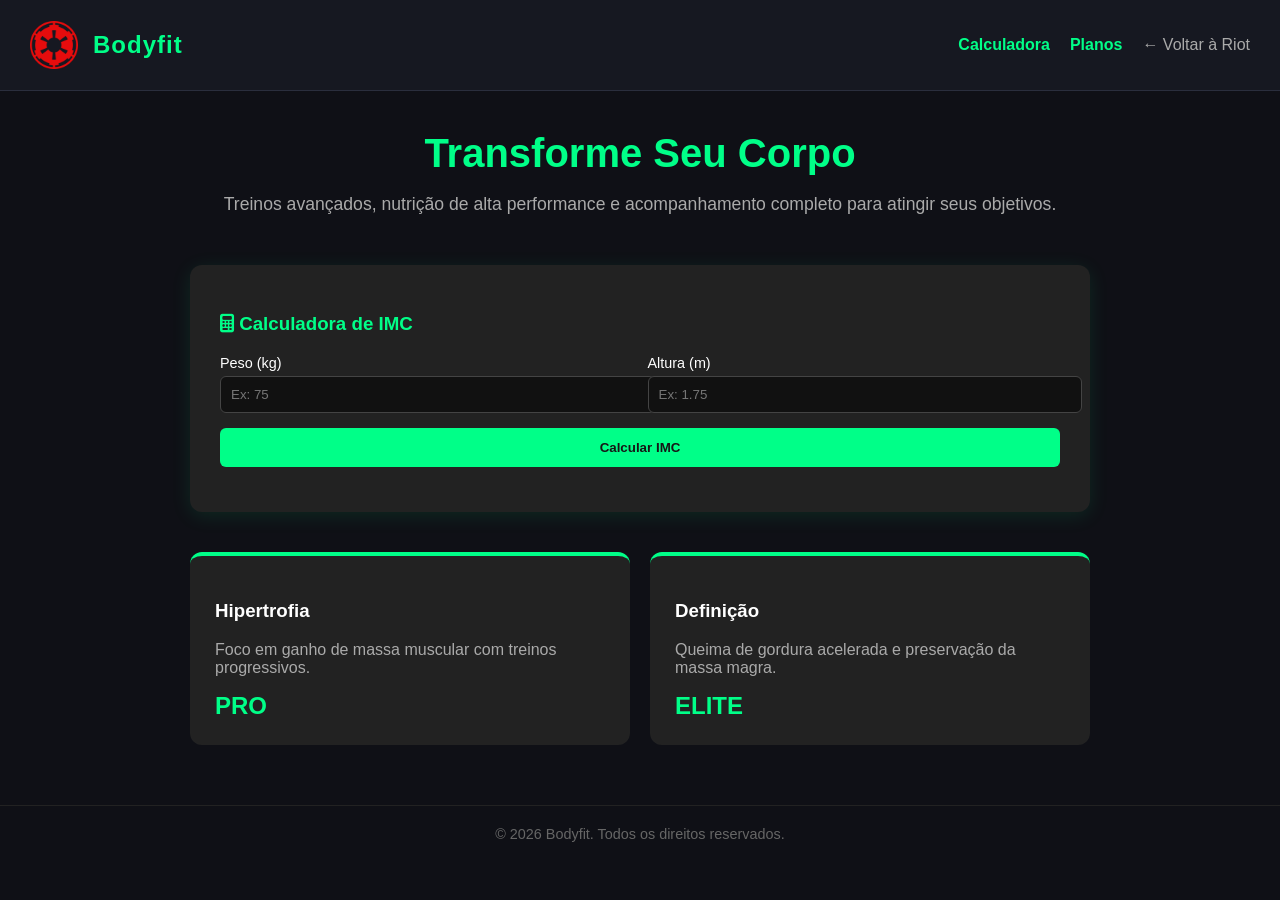
==== bodyfit/index.html @ dedc52a4 "feat: complete riot games login screen architecture with pwa, vfx canvas, web audio and themes" ====
<!DOCTYPE html>
<html lang="pt-BR">
<head>
    <meta charset="UTF-8">
    <meta http-equiv="X-UA-Compatible" content="IE=edge">
    <meta name="viewport" content="width=device-width, initial-scale=1.0">
    <title>Bodyfit — Sua Evolução Fitness</title>
    <link rel="stylesheet" href="Termogenico.css">
    <link rel="stylesheet" href="https://cdnjs.cloudflare.com/ajax/libs/font-awesome/6.4.0/css/all.min.css">
</head>
<body>
    <header class="header">
       <img class="logo" src="Logo.png" alt="Bodyfit Logo"> 
       <h1>Bodyfit</h1>
       <nav style="margin-left: auto; display: flex; gap: 20px;">
           <a href="#calc" style="color: #00ff88; text-decoration: none; font-weight: bold;">Calculadora</a>
           <a href="#planos" style="color: #00ff88; text-decoration: none; font-weight: bold;">Planos</a>
           <a href="../index.html" style="color: #aaa; text-decoration: none;">← Voltar à Riot</a>
       </nav>
    </header>

    <main style="max-width: 900px; margin: 40px auto; padding: 0 20px;">
        <section style="text-align: center; margin-bottom: 50px;">
            <h2 style="font-size: 2.5rem; margin-bottom: 15px; color: #00ff88;">Transforme Seu Corpo</h2>
            <p style="color: #aaa; font-size: 1.1rem;">Treinos avançados, nutrição de alta performance e acompanhamento completo para atingir seus objetivos.</p>
        </section>

        <section id="calc" style="background: #222; padding: 30px; border-radius: 12px; box-shadow: 0 4px 20px rgba(0,255,136,0.1); margin-bottom: 40px;">
            <h3 style="color: #00ff88; margin-bottom: 20px;"><i class="fa-solid fa-calculator"></i> Calculadora de IMC</h3>
            <div style="display: grid; grid-template-columns: 1fr 1fr; gap: 15px; margin-bottom: 15px;">
                <div>
                    <label style="display: block; margin-bottom: 5px; font-size: 0.9rem;">Peso (kg)</label>
                    <input type="number" id="peso" placeholder="Ex: 75" style="width: 100%; padding: 10px; background: #111; border: 1px solid #444; color: white; border-radius: 6px;">
                </div>
                <div>
                    <label style="display: block; margin-bottom: 5px; font-size: 0.9rem;">Altura (m)</label>
                    <input type="number" step="0.01" id="altura" placeholder="Ex: 1.75" style="width: 100%; padding: 10px; background: #111; border: 1px solid #444; color: white; border-radius: 6px;">
                </div>
            </div>
            <button onclick="calcularIMC()" style="background: #00ff88; color: #161616; border: none; padding: 12px 20px; font-weight: bold; border-radius: 6px; cursor: pointer; width: 100%;">Calcular IMC</button>
            <div id="resultado-imc" style="margin-top: 15px; font-weight: bold; text-align: center; font-size: 1.2rem; color: #00ff88;"></div>
        </section>

        <section id="planos" style="display: grid; grid-template-columns: repeat(auto-fit, minmax(250px, 1fr)); gap: 20px;">
            <div style="background: #222; padding: 25px; border-radius: 12px; border-top: 4px solid #00ff88;">
                <h3>Hipertrofia</h3>
                <p style="color: #aaa; margin: 15px 0;">Foco em ganho de massa muscular com treinos progressivos.</p>
                <span style="font-size: 1.5rem; font-weight: bold; color: #00ff88;">PRO</span>
            </div>
            <div style="background: #222; padding: 25px; border-radius: 12px; border-top: 4px solid #00ff88;">
                <h3>Definição</h3>
                <p style="color: #aaa; margin: 15px 0;">Queima de gordura acelerada e preservação da massa magra.</p>
                <span style="font-size: 1.5rem; font-weight: bold; color: #00ff88;">ELITE</span>
            </div>
        </section>
    </main>

    <footer style="text-align: center; padding: 20px; color: #666; font-size: 0.9rem; margin-top: 60px; border-top: 1px solid #222;">
        &copy; 2026 Bodyfit. Todos os direitos reservados.
    </footer>

    <script src="Creatina.js"></script>
</body>
</html>
---- bodyfit/Termogenico.css ----
body {
    background-color: #0f1016;
    color: #ffffff;
    font-family: 'Segoe UI', Tahoma, Geneva, Verdana, sans-serif;
    margin: 0;
    padding: 0;
}

.logo {
  height: 48px;
  width: 48px;
  object-fit: contain;
}

.header {
    display: flex;
    flex-direction: row;
    align-items: center;
    padding: 15px 30px;
    background: #161821;
    border-bottom: 1px solid #2a2e3d;
}

.header h1 {
    margin-left: 15px;
    font-size: 1.5rem;
    letter-spacing: 1px;
    color: #00ff88;
}

input:focus {
    outline: none;
    border-color: #00ff88 !important;
}
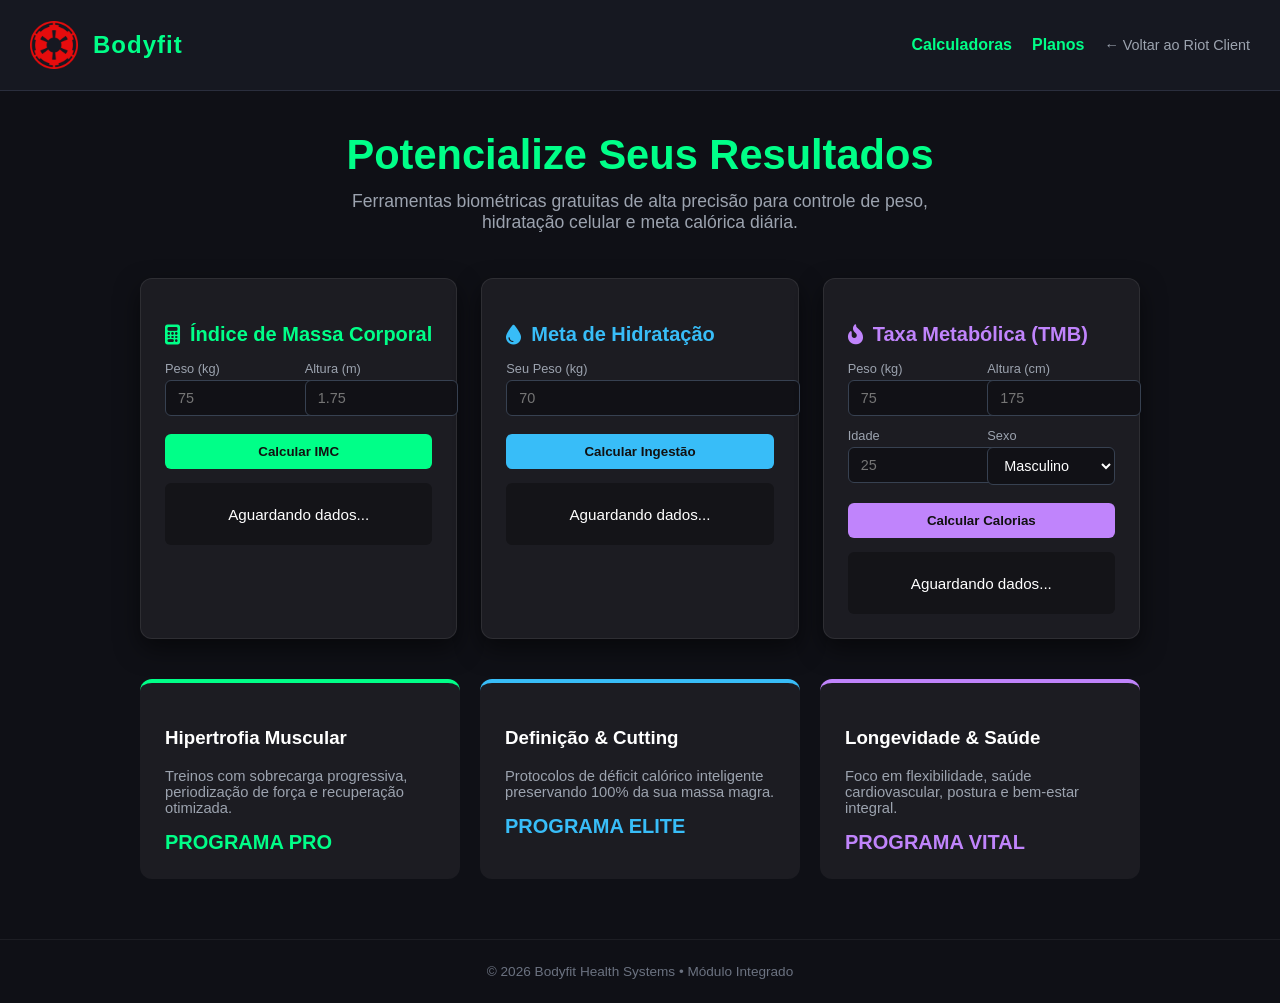
==== commit be333485: "feat: enhance particle watermarks, Web Audio synthesis, demo fill and fitness calculators" ====
--- a/bodyfit/index.html
+++ b/bodyfit/index.html
@@ -4,59 +4,203 @@
     <meta charset="UTF-8">
     <meta http-equiv="X-UA-Compatible" content="IE=edge">
     <meta name="viewport" content="width=device-width, initial-scale=1.0">
-    <title>Bodyfit — Sua Evolução Fitness</title>
+    <title>Bodyfit — Plataforma de Performance & Saúde</title>
+    
+    <link rel="icon" type="image/svg+xml" href="data:image/svg+xml,<svg xmlns='http://www.w3.org/2000/svg' viewBox='0 0 24 24'><path fill='%2300FF88' d='M20.57 14.86L22 13.43 20.57 12 17 15.57 8.43 7 12 3.43 10.57 2 9.14 3.43 7.71 2 5.57 4.14 4.14 2.71 2.71 4.14l1.43 1.43L2 7.71l1.43 1.43L2 10.57 5.57 14.14 14.14 5.57 17.71 9.14 16.29 10.57 17.71 12l2.86 2.86z'/></svg>">
     <link rel="stylesheet" href="Termogenico.css">
     <link rel="stylesheet" href="https://cdnjs.cloudflare.com/ajax/libs/font-awesome/6.4.0/css/all.min.css">
+    
+    <style>
+        .calc-grid {
+            display: grid;
+            grid-template-columns: repeat(auto-fit, minmax(280px, 1fr));
+            gap: 24px;
+            margin-bottom: 40px;
+        }
+
+        .calc-card {
+            background: #1C1C22;
+            border: 1px solid rgba(255, 255, 255, 0.08);
+            padding: 24px;
+            border-radius: 12px;
+            box-shadow: 0 10px 25px rgba(0, 0, 0, 0.5);
+            transition: transform 0.2s, border-color 0.2s;
+        }
+
+        .calc-card:hover {
+            transform: translateY(-4px);
+            border-color: #00FF88;
+        }
+
+        .calc-card h3 {
+            font-size: 1.25rem;
+            margin-bottom: 15px;
+            display: flex;
+            align-items: center;
+            gap: 10px;
+        }
+
+        .form-row {
+            display: flex;
+            gap: 12px;
+            margin-bottom: 12px;
+        }
+
+        .input-group {
+            flex: 1;
+        }
+
+        .input-group label {
+            display: block;
+            font-size: 0.8rem;
+            color: #9CA3AF;
+            margin-bottom: 4px;
+        }
+
+        .input-group input, .input-group select {
+            width: 100%;
+            padding: 9px 12px;
+            background: #111116;
+            border: 1px solid #374151;
+            color: #FFF;
+            border-radius: 6px;
+            outline: none;
+            font-size: 0.9rem;
+        }
+
+        .btn-calc {
+            width: 100%;
+            padding: 10px;
+            border: none;
+            border-radius: 6px;
+            font-weight: 700;
+            cursor: pointer;
+            transition: opacity 0.2s;
+            margin-top: 6px;
+        }
+
+        .btn-calc:hover {
+            opacity: 0.9;
+        }
+
+        .result-box {
+            margin-top: 14px;
+            padding: 10px;
+            border-radius: 6px;
+            background: rgba(0, 0, 0, 0.3);
+            text-align: center;
+            font-size: 0.95rem;
+            min-height: 42px;
+            display: flex;
+            align-items: center;
+            justify-content: center;
+        }
+    </style>
 </head>
 <body>
     <header class="header">
        <img class="logo" src="Logo.png" alt="Bodyfit Logo"> 
        <h1>Bodyfit</h1>
-       <nav style="margin-left: auto; display: flex; gap: 20px;">
-           <a href="#calc" style="color: #00ff88; text-decoration: none; font-weight: bold;">Calculadora</a>
-           <a href="#planos" style="color: #00ff88; text-decoration: none; font-weight: bold;">Planos</a>
-           <a href="../index.html" style="color: #aaa; text-decoration: none;">← Voltar à Riot</a>
+       <nav style="margin-left: auto; display: flex; align-items: center; gap: 20px;">
+           <a href="#calc" style="color: #00FF88; text-decoration: none; font-weight: bold;">Calculadoras</a>
+           <a href="#planos" style="color: #00FF88; text-decoration: none; font-weight: bold;">Planos</a>
+           <a href="../index.html" style="color: #9CA3AF; text-decoration: none; font-size: 0.9rem;">← Voltar ao Riot Client</a>
        </nav>
     </header>
 
-    <main style="max-width: 900px; margin: 40px auto; padding: 0 20px;">
-        <section style="text-align: center; margin-bottom: 50px;">
-            <h2 style="font-size: 2.5rem; margin-bottom: 15px; color: #00ff88;">Transforme Seu Corpo</h2>
-            <p style="color: #aaa; font-size: 1.1rem;">Treinos avançados, nutrição de alta performance e acompanhamento completo para atingir seus objetivos.</p>
+    <main style="max-width: 1000px; margin: 40px auto; padding: 0 20px;">
+        <section style="text-align: center; margin-bottom: 45px;">
+            <h2 style="font-size: 2.6rem; margin-bottom: 12px; color: #00FF88;">Potencialize Seus Resultados</h2>
+            <p style="color: #9CA3AF; font-size: 1.1rem; max-width: 650px; margin: 0 auto;">
+                Ferramentas biométricas gratuitas de alta precisão para controle de peso, hidratação celular e meta calórica diária.
+            </p>
         </section>
 
-        <section id="calc" style="background: #222; padding: 30px; border-radius: 12px; box-shadow: 0 4px 20px rgba(0,255,136,0.1); margin-bottom: 40px;">
-            <h3 style="color: #00ff88; margin-bottom: 20px;"><i class="fa-solid fa-calculator"></i> Calculadora de IMC</h3>
-            <div style="display: grid; grid-template-columns: 1fr 1fr; gap: 15px; margin-bottom: 15px;">
-                <div>
-                    <label style="display: block; margin-bottom: 5px; font-size: 0.9rem;">Peso (kg)</label>
-                    <input type="number" id="peso" placeholder="Ex: 75" style="width: 100%; padding: 10px; background: #111; border: 1px solid #444; color: white; border-radius: 6px;">
-                </div>
-                <div>
-                    <label style="display: block; margin-bottom: 5px; font-size: 0.9rem;">Altura (m)</label>
-                    <input type="number" step="0.01" id="altura" placeholder="Ex: 1.75" style="width: 100%; padding: 10px; background: #111; border: 1px solid #444; color: white; border-radius: 6px;">
-                </div>
-            </div>
-            <button onclick="calcularIMC()" style="background: #00ff88; color: #161616; border: none; padding: 12px 20px; font-weight: bold; border-radius: 6px; cursor: pointer; width: 100%;">Calcular IMC</button>
-            <div id="resultado-imc" style="margin-top: 15px; font-weight: bold; text-align: center; font-size: 1.2rem; color: #00ff88;"></div>
+        <!-- Grade de Calculadoras Fitness -->
+        <section id="calc" class="calc-grid">
+            <!-- 1. Calculadora de IMC -->
+            <div class="calc-card">
+                <h3 style="color: #00FF88;"><i class="fa-solid fa-calculator"></i> Índice de Massa Corporal</h3>
+                <div class="form-row">
+                    <div class="input-group">
+                        <label for="peso">Peso (kg)</label>
+                        <input type="number" id="peso" placeholder="75">
+                    </div>
+                    <div class="input-group">
+                        <label for="altura">Altura (m)</label>
+                        <input type="number" step="0.01" id="altura" placeholder="1.75">
+                    </div>
+                </div>
+                <button type="button" class="btn-calc" onclick="calcularIMC()" style="background: #00FF88; color: #111;">Calcular IMC</button>
+                <div id="resultado-imc" class="result-box">Aguardando dados...</div>
+            </div>
+
+            <!-- 2. Calculadora de Ingestão de Água -->
+            <div class="calc-card">
+                <h3 style="color: #38BDF8;"><i class="fa-solid fa-droplet"></i> Meta de Hidratação</h3>
+                <div class="form-row">
+                    <div class="input-group">
+                        <label for="peso-agua">Seu Peso (kg)</label>
+                        <input type="number" id="peso-agua" placeholder="70">
+                    </div>
+                </div>
+                <button type="button" class="btn-calc" onclick="calcularAgua()" style="background: #38BDF8; color: #111;">Calcular Ingestão</button>
+                <div id="resultado-agua" class="result-box">Aguardando dados...</div>
+            </div>
+
+            <!-- 3. Taxa Metabólica Basal (TMB) -->
+            <div class="calc-card">
+                <h3 style="color: #C084FC;"><i class="fa-solid fa-fire-flame-curved"></i> Taxa Metabólica (TMB)</h3>
+                <div class="form-row">
+                    <div class="input-group">
+                        <label for="tmb-peso">Peso (kg)</label>
+                        <input type="number" id="tmb-peso" placeholder="75">
+                    </div>
+                    <div class="input-group">
+                        <label for="tmb-altura">Altura (cm)</label>
+                        <input type="number" id="tmb-altura" placeholder="175">
+                    </div>
+                </div>
+                <div class="form-row">
+                    <div class="input-group">
+                        <label for="tmb-idade">Idade</label>
+                        <input type="number" id="tmb-idade" placeholder="25">
+                    </div>
+                    <div class="input-group">
+                        <label for="tmb-sexo">Sexo</label>
+                        <select id="tmb-sexo">
+                            <option value="m">Masculino</option>
+                            <option value="f">Feminino</option>
+                        </select>
+                    </div>
+                </div>
+                <button type="button" class="btn-calc" onclick="calcularTMB()" style="background: #C084FC; color: #111;">Calcular Calorias</button>
+                <div id="resultado-tmb" class="result-box">Aguardando dados...</div>
+            </div>
         </section>
 
-        <section id="planos" style="display: grid; grid-template-columns: repeat(auto-fit, minmax(250px, 1fr)); gap: 20px;">
-            <div style="background: #222; padding: 25px; border-radius: 12px; border-top: 4px solid #00ff88;">
-                <h3>Hipertrofia</h3>
-                <p style="color: #aaa; margin: 15px 0;">Foco em ganho de massa muscular com treinos progressivos.</p>
-                <span style="font-size: 1.5rem; font-weight: bold; color: #00ff88;">PRO</span>
-            </div>
-            <div style="background: #222; padding: 25px; border-radius: 12px; border-top: 4px solid #00ff88;">
-                <h3>Definição</h3>
-                <p style="color: #aaa; margin: 15px 0;">Queima de gordura acelerada e preservação da massa magra.</p>
-                <span style="font-size: 1.5rem; font-weight: bold; color: #00ff88;">ELITE</span>
+        <!-- Planos de Treinamento -->
+        <section id="planos" style="display: grid; grid-template-columns: repeat(auto-fit, minmax(260px, 1fr)); gap: 20px;">
+            <div style="background: #1C1C22; padding: 25px; border-radius: 12px; border-top: 4px solid #00FF88;">
+                <h3 style="color:#FFF;">Hipertrofia Muscular</h3>
+                <p style="color: #9CA3AF; margin: 15px 0; font-size: 0.92rem;">Treinos com sobrecarga progressiva, periodização de força e recuperação otimizada.</p>
+                <span style="font-size: 1.25rem; font-weight: bold; color: #00FF88;">PROGRAMA PRO</span>
+            </div>
+            <div style="background: #1C1C22; padding: 25px; border-radius: 12px; border-top: 4px solid #38BDF8;">
+                <h3 style="color:#FFF;">Definição & Cutting</h3>
+                <p style="color: #9CA3AF; margin: 15px 0; font-size: 0.92rem;">Protocolos de déficit calórico inteligente preservando 100% da sua massa magra.</p>
+                <span style="font-size: 1.25rem; font-weight: bold; color: #38BDF8;">PROGRAMA ELITE</span>
+            </div>
+            <div style="background: #1C1C22; padding: 25px; border-radius: 12px; border-top: 4px solid #C084FC;">
+                <h3 style="color:#FFF;">Longevidade & Saúde</h3>
+                <p style="color: #9CA3AF; margin: 15px 0; font-size: 0.92rem;">Foco em flexibilidade, saúde cardiovascular, postura e bem-estar integral.</p>
+                <span style="font-size: 1.25rem; font-weight: bold; color: #C084FC;">PROGRAMA VITAL</span>
             </div>
         </section>
     </main>
 
-    <footer style="text-align: center; padding: 20px; color: #666; font-size: 0.9rem; margin-top: 60px; border-top: 1px solid #222;">
-        &copy; 2026 Bodyfit. Todos os direitos reservados.
+    <footer style="text-align: center; padding: 24px; color: #6B7280; font-size: 0.85rem; margin-top: 60px; border-top: 1px solid rgba(255,255,255,0.06);">
+        &copy; 2026 Bodyfit Health Systems • Módulo Integrado
     </footer>
 
     <script src="Creatina.js"></script>
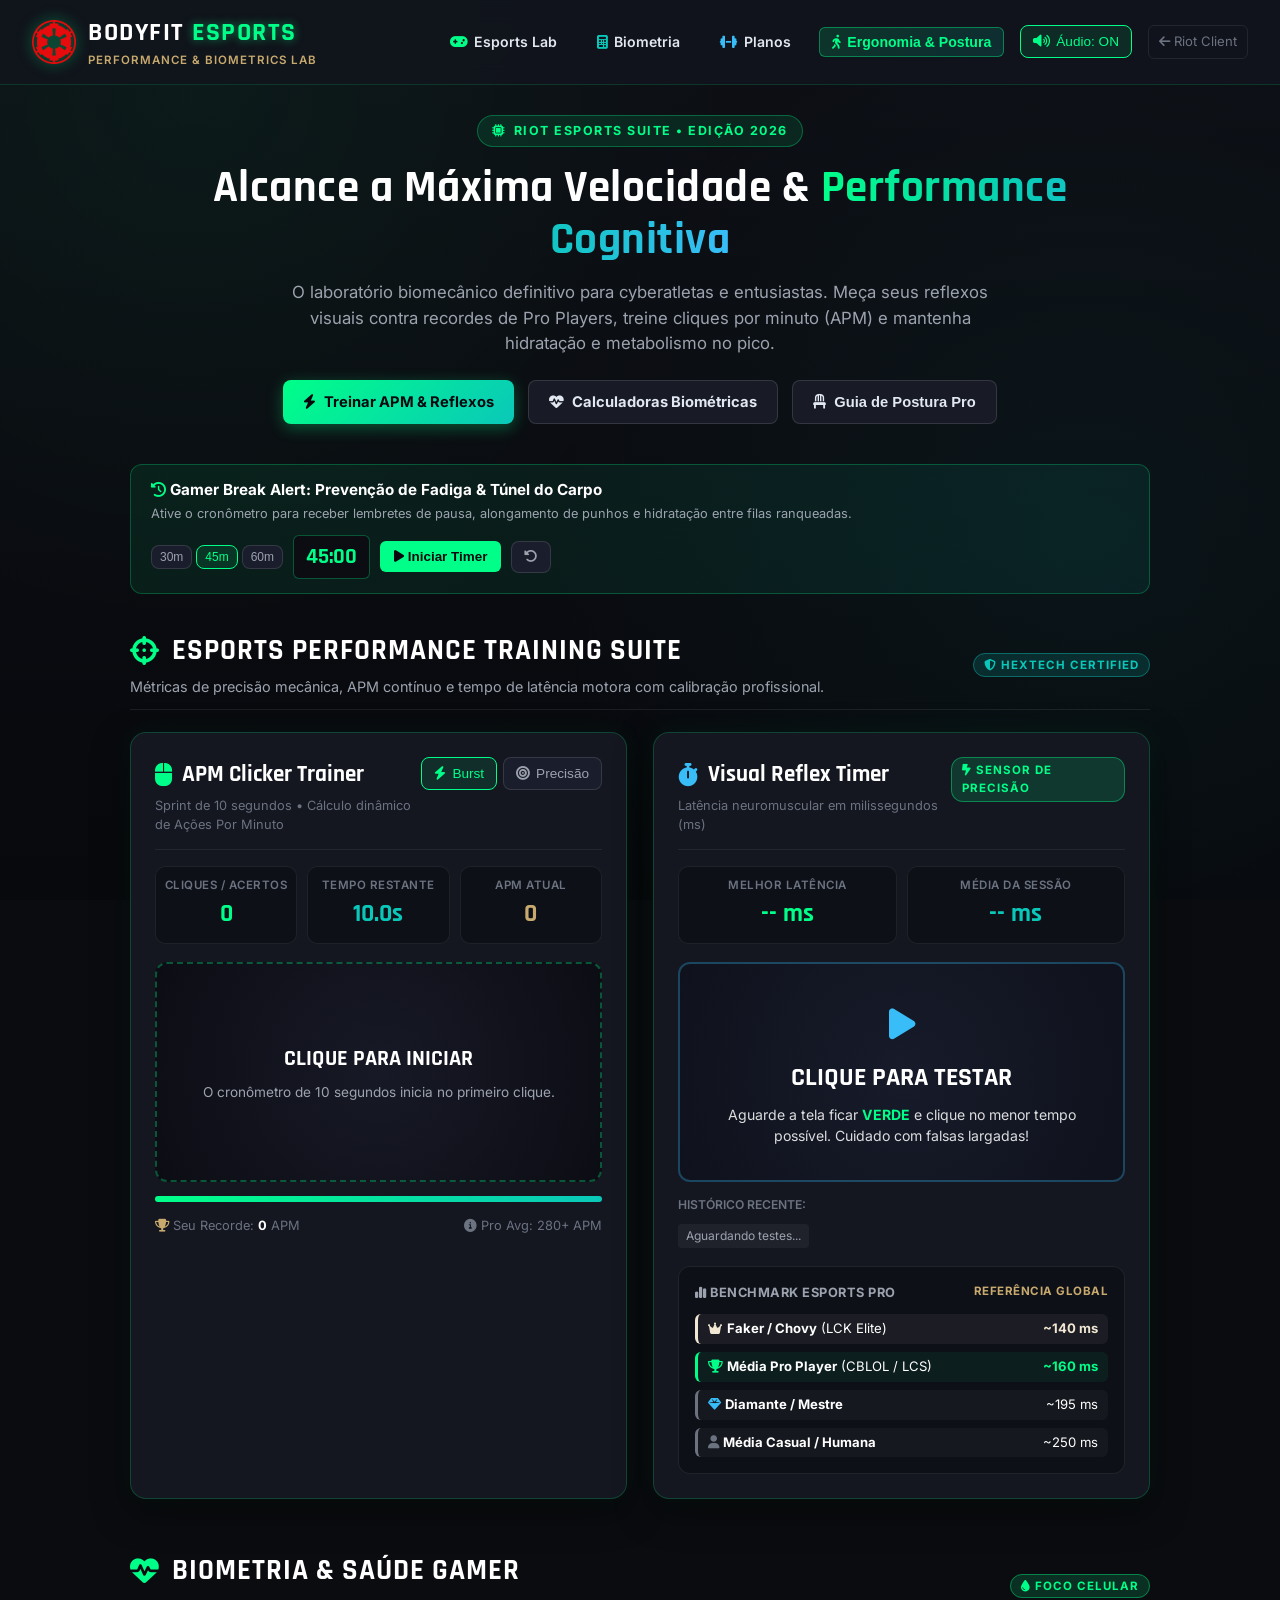
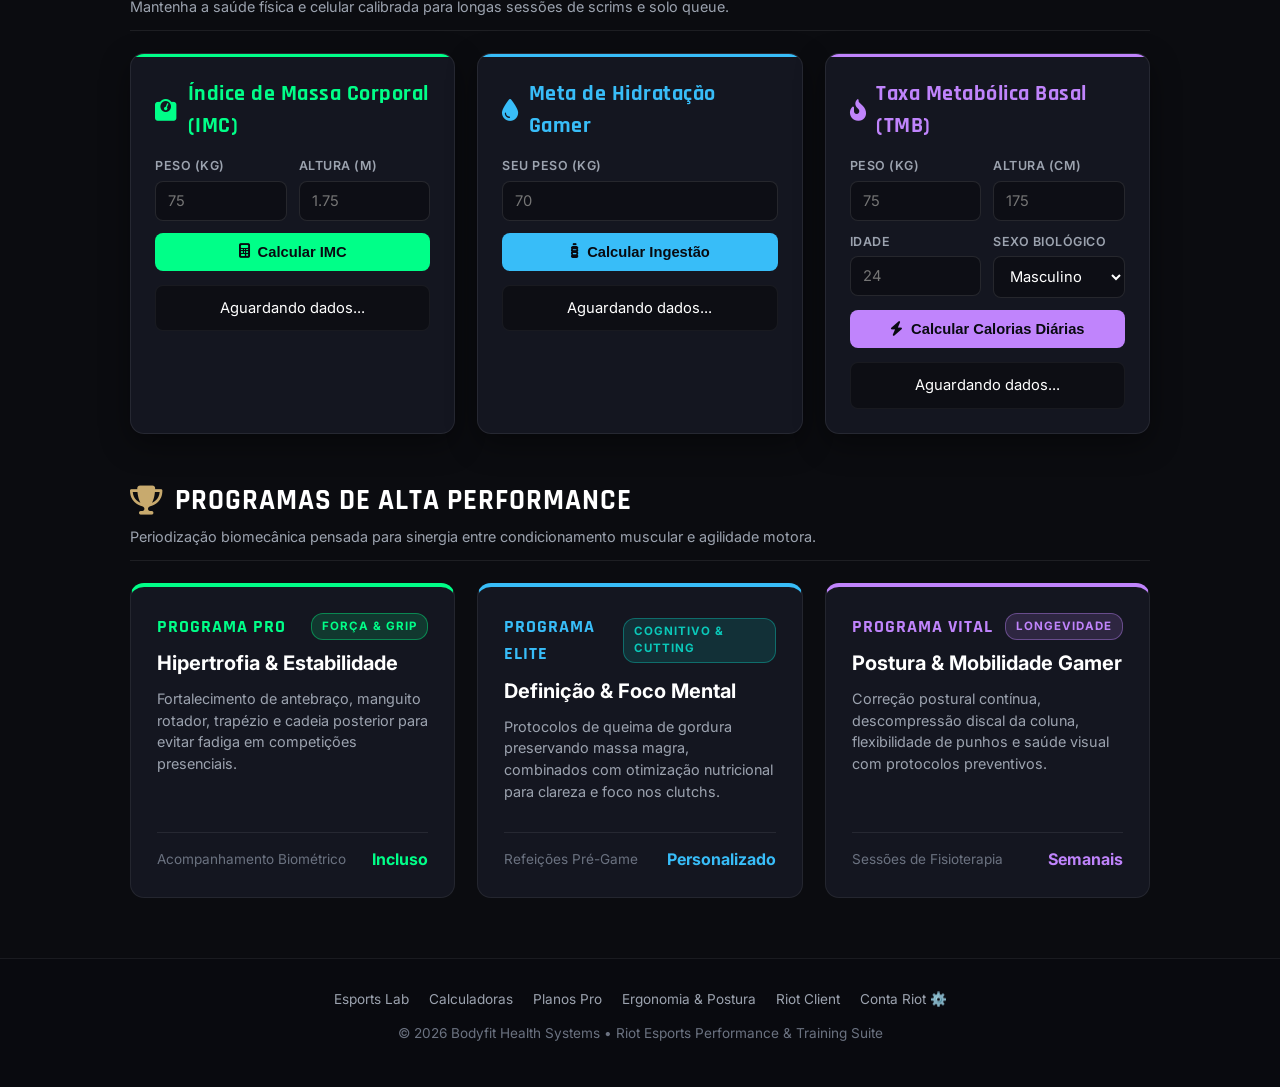
==== commit 4f430fdb: "feat: upgrade PWA manifest, service worker riot-portal-v2, and exhaustive bilingual technical docume" ====
--- a/bodyfit/index.html
+++ b/bodyfit/index.html
@@ -4,205 +4,485 @@
     <meta charset="UTF-8">
     <meta http-equiv="X-UA-Compatible" content="IE=edge">
     <meta name="viewport" content="width=device-width, initial-scale=1.0">
-    <title>Bodyfit — Plataforma de Performance & Saúde</title>
+    <title>Bodyfit — Riot Esports Performance & Training Lab</title>
     
     <link rel="icon" type="image/svg+xml" href="data:image/svg+xml,<svg xmlns='http://www.w3.org/2000/svg' viewBox='0 0 24 24'><path fill='%2300FF88' d='M20.57 14.86L22 13.43 20.57 12 17 15.57 8.43 7 12 3.43 10.57 2 9.14 3.43 7.71 2 5.57 4.14 4.14 2.71 2.71 4.14l1.43 1.43L2 7.71l1.43 1.43L2 10.57 5.57 14.14 14.14 5.57 17.71 9.14 16.29 10.57 17.71 12l2.86 2.86z'/></svg>">
     <link rel="stylesheet" href="Termogenico.css">
     <link rel="stylesheet" href="https://cdnjs.cloudflare.com/ajax/libs/font-awesome/6.4.0/css/all.min.css">
-    
-    <style>
-        .calc-grid {
-            display: grid;
-            grid-template-columns: repeat(auto-fit, minmax(280px, 1fr));
-            gap: 24px;
-            margin-bottom: 40px;
-        }
-
-        .calc-card {
-            background: #1C1C22;
-            border: 1px solid rgba(255, 255, 255, 0.08);
-            padding: 24px;
-            border-radius: 12px;
-            box-shadow: 0 10px 25px rgba(0, 0, 0, 0.5);
-            transition: transform 0.2s, border-color 0.2s;
-        }
-
-        .calc-card:hover {
-            transform: translateY(-4px);
-            border-color: #00FF88;
-        }
-
-        .calc-card h3 {
-            font-size: 1.25rem;
-            margin-bottom: 15px;
-            display: flex;
-            align-items: center;
-            gap: 10px;
-        }
-
-        .form-row {
-            display: flex;
-            gap: 12px;
-            margin-bottom: 12px;
-        }
-
-        .input-group {
-            flex: 1;
-        }
-
-        .input-group label {
-            display: block;
-            font-size: 0.8rem;
-            color: #9CA3AF;
-            margin-bottom: 4px;
-        }
-
-        .input-group input, .input-group select {
-            width: 100%;
-            padding: 9px 12px;
-            background: #111116;
-            border: 1px solid #374151;
-            color: #FFF;
-            border-radius: 6px;
-            outline: none;
-            font-size: 0.9rem;
-        }
-
-        .btn-calc {
-            width: 100%;
-            padding: 10px;
-            border: none;
-            border-radius: 6px;
-            font-weight: 700;
-            cursor: pointer;
-            transition: opacity 0.2s;
-            margin-top: 6px;
-        }
-
-        .btn-calc:hover {
-            opacity: 0.9;
-        }
-
-        .result-box {
-            margin-top: 14px;
-            padding: 10px;
-            border-radius: 6px;
-            background: rgba(0, 0, 0, 0.3);
-            text-align: center;
-            font-size: 0.95rem;
-            min-height: 42px;
-            display: flex;
-            align-items: center;
-            justify-content: center;
-        }
-    </style>
 </head>
 <body>
+
+    <!-- Header & Navegação Superior -->
     <header class="header">
-       <img class="logo" src="Logo.png" alt="Bodyfit Logo"> 
-       <h1>Bodyfit</h1>
-       <nav style="margin-left: auto; display: flex; align-items: center; gap: 20px;">
-           <a href="#calc" style="color: #00FF88; text-decoration: none; font-weight: bold;">Calculadoras</a>
-           <a href="#planos" style="color: #00FF88; text-decoration: none; font-weight: bold;">Planos</a>
-           <a href="../index.html" style="color: #9CA3AF; text-decoration: none; font-size: 0.9rem;">← Voltar ao Riot Client</a>
-       </nav>
+        <a href="#" class="logo-container">
+            <img class="logo" src="Logo.png" alt="Bodyfit Logo"> 
+            <div class="header-brand">
+                <h1>Bodyfit <span>Esports</span></h1>
+                <span class="header-tagline">Performance &amp; Biometrics Lab</span>
+            </div>
+        </a>
+        
+        <nav class="nav-links">
+            <a href="#esports-suite" class="nav-link"><i class="fa-solid fa-gamepad" style="color: var(--neon-green);"></i> Esports Lab</a>
+            <a href="#calc" class="nav-link"><i class="fa-solid fa-calculator" style="color: var(--hextech-cyan);"></i> Biometria</a>
+            <a href="#planos" class="nav-link"><i class="fa-solid fa-dumbbell" style="color: var(--hextech-blue);"></i> Planos</a>
+            <button type="button" class="nav-link nav-btn-highlight" onclick="openErgoModal()">
+                <i class="fa-solid fa-person-walking"></i> Ergonomia &amp; Postura
+            </button>
+            <button type="button" id="sound-toggle" class="sound-toggle-btn active" onclick="toggleSound()">
+                <i class="fa-solid fa-volume-high"></i> Áudio: ON
+            </button>
+            <a href="../index/index.html" class="nav-link-back">
+                <i class="fa-solid fa-arrow-left"></i> Riot Client
+            </a>
+        </nav>
     </header>
 
-    <main style="max-width: 1000px; margin: 40px auto; padding: 0 20px;">
-        <section style="text-align: center; margin-bottom: 45px;">
-            <h2 style="font-size: 2.6rem; margin-bottom: 12px; color: #00FF88;">Potencialize Seus Resultados</h2>
-            <p style="color: #9CA3AF; font-size: 1.1rem; max-width: 650px; margin: 0 auto;">
-                Ferramentas biométricas gratuitas de alta precisão para controle de peso, hidratação celular e meta calórica diária.
+    <main style="max-width: 1060px; margin: 30px auto; padding: 0 20px;">
+        
+        <!-- Hero Section -->
+        <section class="hero-section">
+            <div class="hero-badge">
+                <i class="fa-solid fa-microchip"></i> Riot Esports Suite • Edição 2026
+            </div>
+            <h2 class="hero-title">
+                Alcance a Máxima Velocidade &amp; <span>Performance Cognitiva</span>
+            </h2>
+            <p class="hero-subtitle">
+                O laboratório biomecânico definitivo para cyberatletas e entusiastas. Meça seus reflexos visuais contra recordes de Pro Players, treine cliques por minuto (APM) e mantenha hidratação e metabolismo no pico.
             </p>
+            <div class="hero-actions">
+                <a href="#esports-suite" class="btn-hero btn-hero-primary">
+                    <i class="fa-solid fa-bolt"></i> Treinar APM &amp; Reflexos
+                </a>
+                <a href="#calc" class="btn-hero btn-hero-secondary">
+                    <i class="fa-solid fa-heart-pulse"></i> Calculadoras Biométricas
+                </a>
+                <button type="button" onclick="openErgoModal()" class="btn-hero btn-hero-secondary">
+                    <i class="fa-solid fa-chair"></i> Guia de Postura Pro
+                </button>
+            </div>
         </section>
 
-        <!-- Grade de Calculadoras Fitness -->
-        <section id="calc" class="calc-grid">
-            <!-- 1. Calculadora de IMC -->
-            <div class="calc-card">
-                <h3 style="color: #00FF88;"><i class="fa-solid fa-calculator"></i> Índice de Massa Corporal</h3>
-                <div class="form-row">
-                    <div class="input-group">
-                        <label for="peso">Peso (kg)</label>
-                        <input type="number" id="peso" placeholder="75">
-                    </div>
-                    <div class="input-group">
-                        <label for="altura">Altura (m)</label>
-                        <input type="number" step="0.01" id="altura" placeholder="1.75">
-                    </div>
-                </div>
-                <button type="button" class="btn-calc" onclick="calcularIMC()" style="background: #00FF88; color: #111;">Calcular IMC</button>
-                <div id="resultado-imc" class="result-box">Aguardando dados...</div>
-            </div>
-
-            <!-- 2. Calculadora de Ingestão de Água -->
-            <div class="calc-card">
-                <h3 style="color: #38BDF8;"><i class="fa-solid fa-droplet"></i> Meta de Hidratação</h3>
-                <div class="form-row">
-                    <div class="input-group">
-                        <label for="peso-agua">Seu Peso (kg)</label>
-                        <input type="number" id="peso-agua" placeholder="70">
-                    </div>
-                </div>
-                <button type="button" class="btn-calc" onclick="calcularAgua()" style="background: #38BDF8; color: #111;">Calcular Ingestão</button>
-                <div id="resultado-agua" class="result-box">Aguardando dados...</div>
-            </div>
-
-            <!-- 3. Taxa Metabólica Basal (TMB) -->
-            <div class="calc-card">
-                <h3 style="color: #C084FC;"><i class="fa-solid fa-fire-flame-curved"></i> Taxa Metabólica (TMB)</h3>
-                <div class="form-row">
-                    <div class="input-group">
-                        <label for="tmb-peso">Peso (kg)</label>
-                        <input type="number" id="tmb-peso" placeholder="75">
-                    </div>
-                    <div class="input-group">
-                        <label for="tmb-altura">Altura (cm)</label>
-                        <input type="number" id="tmb-altura" placeholder="175">
-                    </div>
-                </div>
-                <div class="form-row">
-                    <div class="input-group">
-                        <label for="tmb-idade">Idade</label>
-                        <input type="number" id="tmb-idade" placeholder="25">
-                    </div>
-                    <div class="input-group">
-                        <label for="tmb-sexo">Sexo</label>
-                        <select id="tmb-sexo">
-                            <option value="m">Masculino</option>
-                            <option value="f">Feminino</option>
-                        </select>
-                    </div>
-                </div>
-                <button type="button" class="btn-calc" onclick="calcularTMB()" style="background: #C084FC; color: #111;">Calcular Calorias</button>
-                <div id="resultado-tmb" class="result-box">Aguardando dados...</div>
+        <!-- Gamer Active Break Timer Bar -->
+        <section style="margin-bottom: 35px;">
+            <div class="break-timer-box">
+                <div class="break-timer-info">
+                    <h4><i class="fa-solid fa-clock-rotate-left" style="color: var(--neon-green);"></i> Gamer Break Alert: Prevenção de Fadiga &amp; Túnel do Carpo</h4>
+                    <p>Ative o cronômetro para receber lembretes de pausa, alongamento de punhos e hidratação entre filas ranqueadas.</p>
+                </div>
+                <div class="break-timer-controls">
+                    <div style="display: flex; gap: 4px;">
+                        <button class="sound-toggle-btn" style="padding: 4px 8px; font-size: 0.75rem;" onclick="setBreakDuration(30)">30m</button>
+                        <button class="sound-toggle-btn active" style="padding: 4px 8px; font-size: 0.75rem;" onclick="setBreakDuration(45)">45m</button>
+                        <button class="sound-toggle-btn" style="padding: 4px 8px; font-size: 0.75rem;" onclick="setBreakDuration(60)">60m</button>
+                    </div>
+                    <span id="break-timer-display" class="timer-countdown">45:00</span>
+                    <button id="btn-break-toggle" class="btn-timer-action" onclick="toggleBreakTimer()">
+                        <i class="fa-solid fa-play"></i> Iniciar Timer
+                    </button>
+                    <button class="sound-toggle-btn" onclick="resetBreakTimer()" title="Reiniciar">
+                        <i class="fa-solid fa-rotate-left"></i>
+                    </button>
+                </div>
             </div>
         </section>
 
-        <!-- Planos de Treinamento -->
-        <section id="planos" style="display: grid; grid-template-columns: repeat(auto-fit, minmax(260px, 1fr)); gap: 20px;">
-            <div style="background: #1C1C22; padding: 25px; border-radius: 12px; border-top: 4px solid #00FF88;">
-                <h3 style="color:#FFF;">Hipertrofia Muscular</h3>
-                <p style="color: #9CA3AF; margin: 15px 0; font-size: 0.92rem;">Treinos com sobrecarga progressiva, periodização de força e recuperação otimizada.</p>
-                <span style="font-size: 1.25rem; font-weight: bold; color: #00FF88;">PROGRAMA PRO</span>
-            </div>
-            <div style="background: #1C1C22; padding: 25px; border-radius: 12px; border-top: 4px solid #38BDF8;">
-                <h3 style="color:#FFF;">Definição & Cutting</h3>
-                <p style="color: #9CA3AF; margin: 15px 0; font-size: 0.92rem;">Protocolos de déficit calórico inteligente preservando 100% da sua massa magra.</p>
-                <span style="font-size: 1.25rem; font-weight: bold; color: #38BDF8;">PROGRAMA ELITE</span>
-            </div>
-            <div style="background: #1C1C22; padding: 25px; border-radius: 12px; border-top: 4px solid #C084FC;">
-                <h3 style="color:#FFF;">Longevidade & Saúde</h3>
-                <p style="color: #9CA3AF; margin: 15px 0; font-size: 0.92rem;">Foco em flexibilidade, saúde cardiovascular, postura e bem-estar integral.</p>
-                <span style="font-size: 1.25rem; font-weight: bold; color: #C084FC;">PROGRAMA VITAL</span>
+        <!-- ========================================================== -->
+        <!-- SEÇÃO 1: ESPORTS PERFORMANCE TRAINING SUITE (APM & REFLEX) -->
+        <!-- ========================================================== -->
+        <section id="esports-suite" style="margin-bottom: 50px;">
+            <div class="section-header">
+                <div>
+                    <h3 class="section-title">
+                        <i class="fa-solid fa-crosshairs" style="color: var(--neon-green);"></i> Esports Performance Training Suite
+                    </h3>
+                    <p class="section-desc">Métricas de precisão mecânica, APM contínuo e tempo de latência motora com calibração profissional.</p>
+                </div>
+                <div>
+                    <span class="esports-badge badge-hextech"><i class="fa-solid fa-shield-halved"></i> Hextech Certified</span>
+                </div>
+            </div>
+
+            <div class="esports-grid">
+                
+                <!-- CARD 1: APM CLICKER & PRECISION TRAINER -->
+                <div class="esports-card">
+                    <div class="esports-card-header">
+                        <div>
+                            <h4 class="esports-card-title">
+                                <i class="fa-solid fa-computer-mouse" style="color: var(--neon-green);"></i> APM Clicker Trainer
+                            </h4>
+                            <p style="margin: 4px 0 0 0; font-size: 0.8rem; color: var(--text-muted);">
+                                Sprint de 10 segundos • Cálculo dinâmico de Ações Por Minuto
+                            </p>
+                        </div>
+                        <div style="display: flex; gap: 6px;">
+                            <button id="btn-mode-speed" class="sound-toggle-btn apm-mode-btn active" onclick="setApmMode('speed')" title="Cliques Brutos Rápidos">
+                                <i class="fa-solid fa-bolt"></i> Burst
+                            </button>
+                            <button id="btn-mode-precision" class="sound-toggle-btn apm-mode-btn" onclick="setApmMode('precision')" title="Alvos Hextech Aleatórios">
+                                <i class="fa-solid fa-bullseye"></i> Precisão
+                            </button>
+                        </div>
+                    </div>
+
+                    <!-- Indicadores de status da sessão de APM -->
+                    <div class="stats-row">
+                        <div class="stat-pill">
+                            <div class="stat-pill-label">Cliques / Acertos</div>
+                            <div id="apm-clicks-val" class="stat-pill-val" style="color: var(--neon-green);">0</div>
+                        </div>
+                        <div class="stat-pill">
+                            <div class="stat-pill-label">Tempo Restante</div>
+                            <div id="apm-time-val" class="stat-pill-val" style="color: var(--hextech-cyan);">10.0s</div>
+                        </div>
+                        <div class="stat-pill">
+                            <div class="stat-pill-label">APM Atual</div>
+                            <div id="apm-current-val" class="stat-pill-val" style="color: var(--hextech-gold);">0</div>
+                        </div>
+                    </div>
+
+                    <!-- Arena Interativa de Cliques -->
+                    <div id="apm-arena" class="apm-arena" onclick="handleApmArenaClick(event)">
+                        <div id="apm-prompt-title" class="apm-prompt-text">CLIQUE PARA INICIAR</div>
+                        <div id="apm-prompt-sub" class="apm-prompt-sub">O cronômetro de 10 segundos inicia no primeiro clique.</div>
+                    </div>
+
+                    <!-- Barra de progresso de tempo -->
+                    <div class="timer-bar-container">
+                        <div id="apm-timer-fill" class="timer-bar-fill"></div>
+                    </div>
+
+                    <!-- Resultado de Rank APM após os 10s -->
+                    <div id="apm-rank-result" class="rank-result-container"></div>
+
+                    <!-- Rodapé do Card APM com recorde -->
+                    <div style="margin-top: 14px; display: flex; justify-content: space-between; align-items: center; font-size: 0.8rem; color: var(--text-muted);">
+                        <span><i class="fa-solid fa-trophy" style="color: var(--hextech-gold);"></i> Seu Recorde: <strong id="apm-best-val" style="color: #FFF;">0</strong> APM</span>
+                        <span><i class="fa-solid fa-circle-info"></i> Pro Avg: 280+ APM</span>
+                    </div>
+                </div>
+
+
+                <!-- CARD 2: VISUAL REFLEX / REACTION LATENCY TIMER -->
+                <div class="esports-card">
+                    <div class="esports-card-header">
+                        <div>
+                            <h4 class="esports-card-title">
+                                <i class="fa-solid fa-stopwatch" style="color: var(--hextech-blue);"></i> Visual Reflex Timer
+                            </h4>
+                            <p style="margin: 4px 0 0 0; font-size: 0.8rem; color: var(--text-muted);">
+                                Latência neuromuscular em milissegundos (ms)
+                            </p>
+                        </div>
+                        <span class="esports-badge badge-neon"><i class="fa-solid fa-bolt-lightning"></i> Sensor de Precisão</span>
+                    </div>
+
+                    <!-- Estatísticas da sessão de Reflexo -->
+                    <div class="stats-row" style="grid-template-columns: repeat(2, 1fr);">
+                        <div class="stat-pill">
+                            <div class="stat-pill-label">Melhor Latência</div>
+                            <div id="reflex-best-val" class="stat-pill-val" style="color: var(--neon-green);">-- ms</div>
+                        </div>
+                        <div class="stat-pill">
+                            <div class="stat-pill-label">Média da Sessão</div>
+                            <div id="reflex-avg-val" class="stat-pill-val" style="color: var(--hextech-cyan);">-- ms</div>
+                        </div>
+                    </div>
+
+                    <!-- Box interativo do teste de reação -->
+                    <div id="reflex-box" class="reflex-box reflex-idle" onclick="handleReflexBoxClick()">
+                        <div style="font-size: 2.2rem; margin-bottom: 8px; color: var(--hextech-blue);">
+                            <i id="reflex-icon" class="fa-solid fa-play"></i>
+                        </div>
+                        <div id="reflex-title" class="reflex-title">CLIQUE PARA TESTAR</div>
+                        <div id="reflex-desc" class="reflex-desc">
+                            Aguarde a tela ficar <strong style="color: var(--neon-green);">VERDE</strong> e clique no menor tempo possível. Cuidado com falsas largadas!
+                        </div>
+                    </div>
+
+                    <!-- Histórico recente de tentativas -->
+                    <div style="margin-top: 14px;">
+                        <div style="font-size: 0.76rem; color: var(--text-muted); text-transform: uppercase; font-weight: 600;">Histórico Recente:</div>
+                        <div id="reflex-history-pills" class="history-pills">
+                            <span class="history-pill">Aguardando testes...</span>
+                        </div>
+                    </div>
+
+                    <!-- Tabela de Comparação com Pro Players -->
+                    <div class="pro-benchmark">
+                        <div class="benchmark-title">
+                            <span><i class="fa-solid fa-chart-simple"></i> Benchmark Esports Pro</span>
+                            <span style="color: var(--hextech-gold); font-size: 0.72rem;">Referência Global</span>
+                        </div>
+                        <div class="pro-ladder">
+                            <div class="pro-ladder-item faker">
+                                <span><i class="fa-solid fa-crown" style="color: #F0E6D2;"></i> <strong>Faker / Chovy</strong> (LCK Elite)</span>
+                                <span style="font-weight: 700; color: #F0E6D2;">~140 ms</span>
+                            </div>
+                            <div class="pro-ladder-item pro">
+                                <span><i class="fa-solid fa-trophy" style="color: var(--neon-green);"></i> <strong>Média Pro Player</strong> (CBLOL / LCS)</span>
+                                <span style="font-weight: 700; color: var(--neon-green);">~160 ms</span>
+                            </div>
+                            <div class="pro-ladder-item casual">
+                                <span><i class="fa-solid fa-gem" style="color: #38BDF8;"></i> <strong>Diamante / Mestre</strong></span>
+                                <span>~195 ms</span>
+                            </div>
+                            <div class="pro-ladder-item casual">
+                                <span><i class="fa-solid fa-user" style="color: var(--text-muted);"></i> <strong>Média Casual / Humana</strong></span>
+                                <span>~250 ms</span>
+                            </div>
+                        </div>
+                    </div>
+
+                </div>
+
             </div>
         </section>
+
+
+        <!-- ========================================================== -->
+        <!-- SEÇÃO 2: CALCULADORAS BIOMÉTRICAS (IMC, ÁGUA, TMB)         -->
+        <!-- ========================================================== -->
+        <section id="calc">
+            <div class="section-header">
+                <div>
+                    <h3 class="section-title">
+                        <i class="fa-solid fa-heart-pulse" style="color: var(--neon-green);"></i> Biometria &amp; Saúde Gamer
+                    </h3>
+                    <p class="section-desc">Mantenha a saúde física e celular calibrada para longas sessões de scrims e solo queue.</p>
+                </div>
+                <div>
+                    <span class="esports-badge badge-neon"><i class="fa-solid fa-droplet"></i> Foco Celular</span>
+                </div>
+            </div>
+
+            <div class="calc-grid">
+                <!-- 1. Calculadora de IMC -->
+                <div class="calc-card card-green">
+                    <h3 style="color: var(--neon-green);"><i class="fa-solid fa-weight-scale"></i> Índice de Massa Corporal (IMC)</h3>
+                    <div class="form-row">
+                        <div class="input-group">
+                            <label for="peso">Peso (kg)</label>
+                            <input type="number" id="peso" placeholder="75">
+                        </div>
+                        <div class="input-group">
+                            <label for="altura">Altura (m)</label>
+                            <input type="number" step="0.01" id="altura" placeholder="1.75">
+                        </div>
+                    </div>
+                    <button type="button" class="btn-calc" onclick="calcularIMC()" style="background: var(--neon-green); color: #080A10;">
+                        <i class="fa-solid fa-calculator"></i> Calcular IMC
+                    </button>
+                    <div id="resultado-imc" class="result-box">Aguardando dados...</div>
+                </div>
+
+                <!-- 2. Calculadora de Ingestão de Água -->
+                <div class="calc-card card-blue">
+                    <h3 style="color: var(--hextech-blue);"><i class="fa-solid fa-droplet"></i> Meta de Hidratação Gamer</h3>
+                    <div class="form-row">
+                        <div class="input-group">
+                            <label for="peso-agua">Seu Peso (kg)</label>
+                            <input type="number" id="peso-agua" placeholder="70">
+                        </div>
+                    </div>
+                    <button type="button" class="btn-calc" onclick="calcularAgua()" style="background: var(--hextech-blue); color: #080A10;">
+                        <i class="fa-solid fa-bottle-water"></i> Calcular Ingestão
+                    </button>
+                    <div id="resultado-agua" class="result-box">Aguardando dados...</div>
+                </div>
+
+                <!-- 3. Taxa Metabólica Basal (TMB) -->
+                <div class="calc-card card-purple">
+                    <h3 style="color: var(--purple-tmb);"><i class="fa-solid fa-fire-flame-curved"></i> Taxa Metabólica Basal (TMB)</h3>
+                    <div class="form-row">
+                        <div class="input-group">
+                            <label for="tmb-peso">Peso (kg)</label>
+                            <input type="number" id="tmb-peso" placeholder="75">
+                        </div>
+                        <div class="input-group">
+                            <label for="tmb-altura">Altura (cm)</label>
+                            <input type="number" id="tmb-altura" placeholder="175">
+                        </div>
+                    </div>
+                    <div class="form-row">
+                        <div class="input-group">
+                            <label for="tmb-idade">Idade</label>
+                            <input type="number" id="tmb-idade" placeholder="24">
+                        </div>
+                        <div class="input-group">
+                            <label for="tmb-sexo">Sexo Biológico</label>
+                            <select id="tmb-sexo">
+                                <option value="m">Masculino</option>
+                                <option value="f">Feminino</option>
+                            </select>
+                        </div>
+                    </div>
+                    <button type="button" class="btn-calc" onclick="calcularTMB()" style="background: var(--purple-tmb); color: #080A10;">
+                        <i class="fa-solid fa-bolt"></i> Calcular Calorias Diárias
+                    </button>
+                    <div id="resultado-tmb" class="result-box">Aguardando dados...</div>
+                </div>
+            </div>
+        </section>
+
+
+        <!-- ========================================================== -->
+        <!-- SEÇÃO 3: PLANOS DE TREINAMENTO ESPORTS & FITNESS           -->
+        <!-- ========================================================== -->
+        <section id="planos">
+            <div class="section-header">
+                <div>
+                    <h3 class="section-title">
+                        <i class="fa-solid fa-trophy" style="color: var(--hextech-gold);"></i> Programas de Alta Performance
+                    </h3>
+                    <p class="section-desc">Periodização biomecânica pensada para sinergia entre condicionamento muscular e agilidade motora.</p>
+                </div>
+            </div>
+
+            <div class="plans-grid">
+                <div class="plan-card plan-pro">
+                    <div>
+                        <div style="display: flex; justify-content: space-between; align-items: center; margin-bottom: 8px;">
+                            <span class="plan-badge" style="color: var(--neon-green);">PROGRAMA PRO</span>
+                            <span class="esports-badge badge-neon">Força &amp; Grip</span>
+                        </div>
+                        <h3>Hipertrofia &amp; Estabilidade</h3>
+                        <p>Fortalecimento de antebraço, manguito rotador, trapézio e cadeia posterior para evitar fadiga em competições presenciais.</p>
+                    </div>
+                    <div style="border-top: 1px solid rgba(255,255,255,0.08); padding-top: 14px; margin-top: 10px; display: flex; justify-content: space-between; align-items: center;">
+                        <span style="font-size: 0.85rem; color: var(--text-muted);">Acompanhamento Biométrico</span>
+                        <span style="font-weight: 700; color: var(--neon-green);">Incluso</span>
+                    </div>
+                </div>
+
+                <div class="plan-card plan-elite">
+                    <div>
+                        <div style="display: flex; justify-content: space-between; align-items: center; margin-bottom: 8px;">
+                            <span class="plan-badge" style="color: var(--hextech-blue);">PROGRAMA ELITE</span>
+                            <span class="esports-badge badge-hextech">Cognitivo &amp; Cutting</span>
+                        </div>
+                        <h3>Definição &amp; Foco Mental</h3>
+                        <p>Protocolos de queima de gordura preservando massa magra, combinados com otimização nutricional para clareza e foco nos clutchs.</p>
+                    </div>
+                    <div style="border-top: 1px solid rgba(255,255,255,0.08); padding-top: 14px; margin-top: 10px; display: flex; justify-content: space-between; align-items: center;">
+                        <span style="font-size: 0.85rem; color: var(--text-muted);">Refeições Pré-Game</span>
+                        <span style="font-weight: 700; color: var(--hextech-blue);">Personalizado</span>
+                    </div>
+                </div>
+
+                <div class="plan-card plan-vital">
+                    <div>
+                        <div style="display: flex; justify-content: space-between; align-items: center; margin-bottom: 8px;">
+                            <span class="plan-badge" style="color: var(--purple-tmb);">PROGRAMA VITAL</span>
+                            <span class="esports-badge" style="background: rgba(192, 132, 252, 0.15); border: 1px solid rgba(192, 132, 252, 0.4); color: var(--purple-tmb);">Longevidade</span>
+                        </div>
+                        <h3>Postura &amp; Mobilidade Gamer</h3>
+                        <p>Correção postural contínua, descompressão discal da coluna, flexibilidade de punhos e saúde visual com protocolos preventivos.</p>
+                    </div>
+                    <div style="border-top: 1px solid rgba(255,255,255,0.08); padding-top: 14px; margin-top: 10px; display: flex; justify-content: space-between; align-items: center;">
+                        <span style="font-size: 0.85rem; color: var(--text-muted);">Sessões de Fisioterapia</span>
+                        <span style="font-weight: 700; color: var(--purple-tmb);">Semanais</span>
+                    </div>
+                </div>
+            </div>
+        </section>
+
     </main>
 
-    <footer style="text-align: center; padding: 24px; color: #6B7280; font-size: 0.85rem; margin-top: 60px; border-top: 1px solid rgba(255,255,255,0.06);">
-        &copy; 2026 Bodyfit Health Systems • Módulo Integrado
+
+    <!-- ========================================================== -->
+    <!-- MODAL: GUIA DE ERGONOMIA & POSTURA PRO GAMER               -->
+    <!-- ========================================================== -->
+    <div id="ergo-modal" class="modal-overlay">
+        <div class="modal-content animate-fade-in">
+            <div class="modal-header">
+                <h2>
+                    <i class="fa-solid fa-chair" style="color: var(--neon-green);"></i> Guia de Ergonomia &amp; Postura Pro Gamer
+                </h2>
+                <button type="button" class="modal-close-btn" onclick="closeErgoModal()" title="Fechar">
+                    <i class="fa-solid fa-xmark"></i>
+                </button>
+            </div>
+
+            <p style="color: var(--text-secondary); font-size: 0.95rem; margin-top: 0; margin-bottom: 22px;">
+                A carreira de um atleta de esports depende diretamente da saúde biomecânica dos pulsos, pescoço e lombar. Siga os 4 pilares recomendados pela medicina esportiva competitiva:
+            </p>
+
+            <!-- 4 Pilares da Postura Correta -->
+            <div class="ergo-grid">
+                <div class="ergo-card">
+                    <div class="ergo-card-icon"><i class="fa-solid fa-eye"></i></div>
+                    <h4>1. Altura dos Olhos &amp; Tela</h4>
+                    <p>O topo do monitor deve ficar nivelado aos olhos, a 50-70 cm de distância. Aplique a <strong>Regra 20-20-20</strong>: a cada 20 min, olhe para algo a 6 metros por 20 seg para relaxar os olhos.</p>
+                </div>
+
+                <div class="ergo-card">
+                    <div class="ergo-card-icon"><i class="fa-solid fa-hand"></i></div>
+                    <h4>2. Punhos &amp; Túnel do Carpo</h4>
+                    <p>Mantenha o punho em linha reta (posição neutra), sem torcer para cima ou para os lados. Evite apoiar o punho com pressão sobre a quina da mesa.</p>
+                </div>
+
+                <div class="ergo-card">
+                    <div class="ergo-card-icon"><i class="fa-solid fa-arrows-down-to-people"></i></div>
+                    <h4>3. Ombros &amp; Cotovelos</h4>
+                    <p>Apoie os cotovelos nos braços da cadeira nivelados à mesa formando um ângulo de 90° a 100°. Ombros relaxados, sem tensão no trapézio.</p>
+                </div>
+
+                <div class="ergo-card">
+                    <div class="ergo-card-icon"><i class="fa-solid fa-person-shelter"></i></div>
+                    <h4>4. Lombar &amp; Pés Firmes</h4>
+                    <p>Encosto firme sustentando a curvatura natural da lombar. Joelhos a 90° com as duas solas dos pés completamente apoiadas no chão.</p>
+                </div>
+            </div>
+
+            <!-- Rotina de Alongamento em 4 Passos -->
+            <div class="stretch-routine">
+                <h3><i class="fa-solid fa-stopwatch-20"></i> Protocolo de Alongamento Rápido (3 Minutos entre Partidas)</h3>
+                <div class="stretch-list">
+                    <div class="stretch-item">
+                        <strong>Passo 1: Extensores de Punho</strong>
+                        <span>Estenda o braço com a palma para baixo e puxe os dedos suavemente para trás por 15 segundos em cada braço.</span>
+                    </div>
+                    <div class="stretch-item">
+                        <strong>Passo 2: Flexores &amp; Polegar</strong>
+                        <span>Palma para frente apontando dedos para o teto, puxe a ponta dos dedos em direção ao peito por 15 seg.</span>
+                    </div>
+                    <div class="stretch-item">
+                        <strong>Passo 3: Trapézio &amp; Pescoço</strong>
+                        <span>Incline a orelha em direção ao ombro com leve pressão da mão por 15 seg de cada lado. Solte os ombros.</span>
+                    </div>
+                    <div class="stretch-item">
+                        <strong>Passo 4: Descompressão Lombar</strong>
+                        <span>Fique de pé, coloque as mãos na lombar e incline suavemente o tronco para trás respirando profundamente.</span>
+                    </div>
+                </div>
+            </div>
+
+            <div style="text-align: right;">
+                <button type="button" class="btn-calc" onclick="closeErgoModal()" style="display: inline-flex; width: auto; padding: 10px 24px; background: var(--neon-green); color: #07090E;">
+                    <i class="fa-solid fa-check"></i> Entendido, Voltar aos Treinos
+                </button>
+            </div>
+        </div>
+    </div>
+
+
+    <!-- Rodapé -->
+    <footer class="footer">
+        <div class="footer-links">
+            <a href="#esports-suite">Esports Lab</a>
+            <a href="#calc">Calculadoras</a>
+            <a href="#planos">Planos Pro</a>
+            <a href="javascript:void(0)" onclick="openErgoModal()">Ergonomia &amp; Postura</a>
+            <a href="../index/index.html">Riot Client</a>
+            <a href="../index/account-settings.html">Conta Riot ⚙️</a>
+        </div>
+        <p>&copy; 2026 Bodyfit Health Systems • Riot Esports Performance &amp; Training Suite</p>
     </footer>
 
+    <!-- Scripts do Sistema -->
     <script src="Creatina.js"></script>
 </body>
-</html>+</html>
--- a/bodyfit/Termogenico.css
+++ b/bodyfit/Termogenico.css
@@ -1,34 +1,1128 @@
+@import url('https://fonts.googleapis.com/css2?family=Rajdhani:wght@500;600;700&family=Inter:wght@400;500;600;700&display=swap');
+
+:root {
+    --bg-main: #0B0C10;
+    --bg-card: #141620;
+    --bg-card-alt: #1A1D2B;
+    --border-color: rgba(255, 255, 255, 0.08);
+    --border-glow: rgba(0, 255, 136, 0.3);
+    
+    --neon-green: #00FF88;
+    --neon-green-dim: #00cc6a;
+    --hextech-cyan: #0AC8B9;
+    --hextech-blue: #38BDF8;
+    --hextech-gold: #C8AA6E;
+    --hextech-gold-bright: #F0E6D2;
+    --riot-red: #E84057;
+    --riot-yellow: #F59E0B;
+    --purple-tmb: #C084FC;
+    
+    --text-primary: #FFFFFF;
+    --text-secondary: #9CA3AF;
+    --text-muted: #6B7280;
+}
+
+* {
+    box-sizing: border-box;
+}
+
 body {
-    background-color: #0f1016;
-    color: #ffffff;
-    font-family: 'Segoe UI', Tahoma, Geneva, Verdana, sans-serif;
+    background-color: var(--bg-main);
+    color: var(--text-primary);
+    font-family: 'Inter', -apple-system, BlinkMacSystemFont, 'Segoe UI', Roboto, sans-serif;
     margin: 0;
     padding: 0;
+    min-height: 100vh;
+    background-image: 
+        radial-gradient(circle at 15% 10%, rgba(0, 255, 136, 0.05) 0%, transparent 40%),
+        radial-gradient(circle at 85% 60%, rgba(10, 200, 185, 0.05) 0%, transparent 45%),
+        linear-gradient(180deg, #0d0f15 0%, #08090d 100%);
+    background-attachment: fixed;
+    line-height: 1.5;
+}
+
+/* Header & Navigation */
+.header {
+    display: flex;
+    flex-direction: row;
+    align-items: center;
+    padding: 14px 32px;
+    background: rgba(18, 20, 29, 0.85);
+    backdrop-filter: blur(12px);
+    border-bottom: 1px solid rgba(0, 255, 136, 0.15);
+    position: sticky;
+    top: 0;
+    z-index: 1000;
+}
+
+.logo-container {
+    display: flex;
+    align-items: center;
+    gap: 12px;
+    text-decoration: none;
 }
 
 .logo {
-  height: 48px;
-  width: 48px;
-  object-fit: contain;
-}
-
-.header {
-    display: flex;
-    flex-direction: row;
-    align-items: center;
-    padding: 15px 30px;
-    background: #161821;
-    border-bottom: 1px solid #2a2e3d;
+    height: 44px;
+    width: 44px;
+    object-fit: contain;
+    filter: drop-shadow(0 0 8px rgba(0, 255, 136, 0.4));
+}
+
+.header-brand {
+    display: flex;
+    flex-direction: column;
 }
 
 .header h1 {
-    margin-left: 15px;
+    margin: 0;
+    font-family: 'Rajdhani', sans-serif;
+    font-size: 1.6rem;
+    font-weight: 700;
+    letter-spacing: 1.5px;
+    color: #FFFFFF;
+    text-transform: uppercase;
+}
+
+.header h1 span {
+    color: var(--neon-green);
+    text-shadow: 0 0 10px rgba(0, 255, 136, 0.5);
+}
+
+.header-tagline {
+    font-size: 0.72rem;
+    color: var(--hextech-gold);
+    letter-spacing: 1px;
+    text-transform: uppercase;
+    font-weight: 600;
+}
+
+.nav-links {
+    margin-left: auto;
+    display: flex;
+    align-items: center;
+    gap: 16px;
+    flex-wrap: wrap;
+}
+
+.nav-link {
+    color: #E2E8F0;
+    text-decoration: none;
+    font-size: 0.88rem;
+    font-weight: 600;
+    padding: 6px 12px;
+    border-radius: 6px;
+    transition: all 0.2s ease;
+    display: flex;
+    align-items: center;
+    gap: 6px;
+}
+
+.nav-link:hover {
+    color: var(--neon-green);
+    background: rgba(0, 255, 136, 0.08);
+}
+
+.nav-link.active {
+    color: var(--neon-green);
+    background: rgba(0, 255, 136, 0.12);
+    border: 1px solid rgba(0, 255, 136, 0.25);
+}
+
+.nav-btn-highlight {
+    background: linear-gradient(135deg, rgba(0, 255, 136, 0.15), rgba(10, 200, 185, 0.15));
+    border: 1px solid rgba(0, 255, 136, 0.4);
+    color: var(--neon-green);
+    cursor: pointer;
+}
+
+.nav-btn-highlight:hover {
+    background: linear-gradient(135deg, rgba(0, 255, 136, 0.3), rgba(10, 200, 185, 0.3));
+    box-shadow: 0 0 12px rgba(0, 255, 136, 0.3);
+}
+
+.nav-link-back {
+    color: var(--text-muted);
+    text-decoration: none;
+    font-size: 0.82rem;
+    padding: 6px 10px;
+    border-radius: 6px;
+    border: 1px solid rgba(255, 255, 255, 0.08);
+    transition: all 0.2s;
+}
+
+.nav-link-back:hover {
+    color: #FFFFFF;
+    border-color: rgba(255, 255, 255, 0.2);
+}
+
+/* Hero Section */
+.hero-section {
+    text-align: center;
+    margin: 30px auto 40px auto;
+    max-width: 900px;
+    padding: 0 20px;
+}
+
+.hero-badge {
+    display: inline-flex;
+    align-items: center;
+    gap: 8px;
+    background: rgba(0, 255, 136, 0.1);
+    border: 1px solid rgba(0, 255, 136, 0.3);
+    color: var(--neon-green);
+    font-size: 0.78rem;
+    font-weight: 700;
+    text-transform: uppercase;
+    letter-spacing: 1.5px;
+    padding: 6px 14px;
+    border-radius: 20px;
+    margin-bottom: 16px;
+}
+
+.hero-title {
+    font-family: 'Rajdhani', sans-serif;
+    font-size: 2.8rem;
+    font-weight: 700;
+    margin: 0 0 14px 0;
+    letter-spacing: 0.5px;
+    color: #FFFFFF;
+    line-height: 1.15;
+}
+
+.hero-title span {
+    background: linear-gradient(90deg, #00FF88 0%, #0AC8B9 50%, #38BDF8 100%);
+    -webkit-background-clip: text;
+    -webkit-text-fill-color: transparent;
+}
+
+.hero-subtitle {
+    color: var(--text-secondary);
+    font-size: 1.05rem;
+    max-width: 720px;
+    margin: 0 auto 24px auto;
+}
+
+.hero-actions {
+    display: flex;
+    justify-content: center;
+    gap: 14px;
+    flex-wrap: wrap;
+}
+
+.btn-hero {
+    display: inline-flex;
+    align-items: center;
+    gap: 8px;
+    padding: 10px 20px;
+    border-radius: 8px;
+    font-weight: 700;
+    font-size: 0.92rem;
+    text-decoration: none;
+    cursor: pointer;
+    transition: all 0.2s ease;
+    border: none;
+}
+
+.btn-hero-primary {
+    background: linear-gradient(135deg, #00FF88, #0AC8B9);
+    color: #07090E;
+    box-shadow: 0 4px 15px rgba(0, 255, 136, 0.3);
+}
+
+.btn-hero-primary:hover {
+    transform: translateY(-2px);
+    box-shadow: 0 6px 22px rgba(0, 255, 136, 0.45);
+}
+
+.btn-hero-secondary {
+    background: #181B26;
+    color: #E2E8F0;
+    border: 1px solid rgba(255, 255, 255, 0.12);
+}
+
+.btn-hero-secondary:hover {
+    background: #202433;
+    border-color: var(--hextech-cyan);
+    color: #FFFFFF;
+    transform: translateY(-2px);
+}
+
+/* Sound control toggle */
+.sound-toggle-btn {
+    background: #1A1D2B;
+    border: 1px solid rgba(255, 255, 255, 0.12);
+    color: var(--text-secondary);
+    border-radius: 8px;
+    padding: 8px 12px;
+    cursor: pointer;
+    font-size: 0.85rem;
+    display: inline-flex;
+    align-items: center;
+    gap: 6px;
+    transition: all 0.2s;
+}
+
+.sound-toggle-btn:hover {
+    border-color: var(--neon-green);
+    color: var(--neon-green);
+}
+
+.sound-toggle-btn.active {
+    border-color: var(--neon-green);
+    color: var(--neon-green);
+    background: rgba(0, 255, 136, 0.1);
+}
+
+/* Section Header Styling */
+.section-header {
+    display: flex;
+    align-items: center;
+    justify-content: space-between;
+    margin-bottom: 22px;
+    border-bottom: 1px solid rgba(255, 255, 255, 0.08);
+    padding-bottom: 12px;
+    flex-wrap: wrap;
+    gap: 12px;
+}
+
+.section-title {
+    font-family: 'Rajdhani', sans-serif;
+    font-size: 1.8rem;
+    font-weight: 700;
+    margin: 0;
+    display: flex;
+    align-items: center;
+    gap: 12px;
+    text-transform: uppercase;
+    letter-spacing: 1px;
+}
+
+.section-desc {
+    color: var(--text-secondary);
+    font-size: 0.9rem;
+    margin: 4px 0 0 0;
+}
+
+/* Calculators Grid */
+.calc-grid {
+    display: grid;
+    grid-template-columns: repeat(auto-fit, minmax(290px, 1fr));
+    gap: 22px;
+    margin-bottom: 45px;
+}
+
+.calc-card {
+    background: var(--bg-card);
+    border: 1px solid var(--border-color);
+    padding: 24px;
+    border-radius: 14px;
+    box-shadow: 0 10px 30px rgba(0, 0, 0, 0.4);
+    transition: transform 0.25s, border-color 0.25s, box-shadow 0.25s;
+    position: relative;
+    overflow: hidden;
+}
+
+.calc-card::before {
+    content: '';
+    position: absolute;
+    top: 0;
+    left: 0;
+    right: 0;
+    height: 3px;
+    background: transparent;
+    transition: background 0.3s;
+}
+
+.calc-card.card-green::before { background: var(--neon-green); }
+.calc-card.card-blue::before { background: var(--hextech-blue); }
+.calc-card.card-purple::before { background: var(--purple-tmb); }
+
+.calc-card:hover {
+    transform: translateY(-4px);
+    border-color: rgba(0, 255, 136, 0.3);
+    box-shadow: 0 14px 35px rgba(0, 0, 0, 0.5), 0 0 15px rgba(0, 255, 136, 0.08);
+}
+
+.calc-card h3 {
+    font-family: 'Rajdhani', sans-serif;
+    font-size: 1.35rem;
+    font-weight: 700;
+    margin: 0 0 14px 0;
+    display: flex;
+    align-items: center;
+    gap: 10px;
+    letter-spacing: 0.5px;
+}
+
+.form-row {
+    display: flex;
+    gap: 12px;
+    margin-bottom: 12px;
+}
+
+.input-group {
+    flex: 1;
+}
+
+.input-group label {
+    display: block;
+    font-size: 0.78rem;
+    font-weight: 600;
+    color: var(--text-secondary);
+    margin-bottom: 5px;
+    text-transform: uppercase;
+    letter-spacing: 0.5px;
+}
+
+.input-group input, .input-group select {
+    width: 100%;
+    padding: 10px 12px;
+    background: #0D0E15;
+    border: 1px solid rgba(255, 255, 255, 0.1);
+    color: #FFF;
+    border-radius: 8px;
+    outline: none;
+    font-size: 0.92rem;
+    transition: all 0.2s;
+    font-family: inherit;
+}
+
+.input-group input:focus, .input-group select:focus {
+    border-color: var(--neon-green) !important;
+    box-shadow: 0 0 10px rgba(0, 255, 136, 0.25);
+    background: #11131c;
+}
+
+.btn-calc {
+    width: 100%;
+    padding: 11px;
+    border: none;
+    border-radius: 8px;
+    font-weight: 700;
+    font-size: 0.92rem;
+    cursor: pointer;
+    transition: all 0.2s;
+    margin-top: 6px;
+    display: flex;
+    align-items: center;
+    justify-content: center;
+    gap: 8px;
+}
+
+.btn-calc:hover {
+    filter: brightness(1.1);
+    transform: translateY(-1px);
+}
+
+.result-box {
+    margin-top: 14px;
+    padding: 12px;
+    border-radius: 8px;
+    background: rgba(0, 0, 0, 0.35);
+    border: 1px solid rgba(255, 255, 255, 0.05);
+    text-align: center;
+    font-size: 0.92rem;
+    min-height: 46px;
+    display: flex;
+    align-items: center;
+    justify-content: center;
+    line-height: 1.4;
+}
+
+/* ====================================================
+   ESPORTS PERFORMANCE TRAINING SUITE (APM & REFLEX)
+   ==================================================== */
+.esports-grid {
+    display: grid;
+    grid-template-columns: repeat(auto-fit, minmax(440px, 1fr));
+    gap: 26px;
+    margin-bottom: 45px;
+}
+
+@media (max-width: 600px) {
+    .esports-grid {
+        grid-template-columns: 1fr;
+    }
+}
+
+.esports-card {
+    background: var(--bg-card);
+    border: 1px solid rgba(0, 255, 136, 0.2);
+    border-radius: 16px;
+    padding: 24px;
+    position: relative;
+    box-shadow: 0 12px 35px rgba(0, 0, 0, 0.5), 0 0 25px rgba(0, 255, 136, 0.06);
+    display: flex;
+    flex-direction: column;
+}
+
+.esports-card-header {
+    display: flex;
+    justify-content: space-between;
+    align-items: flex-start;
+    margin-bottom: 16px;
+    padding-bottom: 14px;
+    border-bottom: 1px solid rgba(255, 255, 255, 0.07);
+}
+
+.esports-card-title {
+    font-family: 'Rajdhani', sans-serif;
+    font-size: 1.45rem;
+    font-weight: 700;
+    margin: 0;
+    display: flex;
+    align-items: center;
+    gap: 10px;
+    color: #FFFFFF;
+}
+
+.esports-badge {
+    font-size: 0.72rem;
+    padding: 4px 10px;
+    border-radius: 12px;
+    font-weight: 700;
+    letter-spacing: 1px;
+    text-transform: uppercase;
+}
+
+.badge-hextech {
+    background: rgba(10, 200, 185, 0.15);
+    border: 1px solid rgba(10, 200, 185, 0.4);
+    color: var(--hextech-cyan);
+}
+
+.badge-neon {
+    background: rgba(0, 255, 136, 0.15);
+    border: 1px solid rgba(0, 255, 136, 0.4);
+    color: var(--neon-green);
+}
+
+/* Stat Counters row */
+.stats-row {
+    display: grid;
+    grid-template-columns: repeat(3, 1fr);
+    gap: 10px;
+    margin-bottom: 18px;
+}
+
+.stat-pill {
+    background: #0E1018;
+    border: 1px solid rgba(255, 255, 255, 0.07);
+    border-radius: 10px;
+    padding: 10px 8px;
+    text-align: center;
+}
+
+.stat-pill-label {
+    font-size: 0.72rem;
+    color: var(--text-muted);
+    text-transform: uppercase;
+    font-weight: 600;
+    letter-spacing: 0.5px;
+    margin-bottom: 2px;
+}
+
+.stat-pill-val {
+    font-family: 'Rajdhani', sans-serif;
+    font-size: 1.55rem;
+    font-weight: 700;
+    color: #FFFFFF;
+}
+
+/* APM Trainer Arena */
+.apm-arena {
+    width: 100%;
+    height: 220px;
+    background: radial-gradient(circle at center, #171926 0%, #0c0d14 100%);
+    border: 2px dashed rgba(0, 255, 136, 0.3);
+    border-radius: 12px;
+    display: flex;
+    flex-direction: column;
+    align-items: center;
+    justify-content: center;
+    position: relative;
+    user-select: none;
+    cursor: pointer;
+    overflow: hidden;
+    transition: all 0.15s ease;
+}
+
+.apm-arena:hover {
+    border-color: var(--neon-green);
+    box-shadow: inset 0 0 25px rgba(0, 255, 136, 0.08);
+}
+
+.apm-arena:active {
+    transform: scale(0.99);
+}
+
+.apm-arena.running {
+    border-style: solid;
+    border-color: var(--neon-green);
+    box-shadow: 0 0 20px rgba(0, 255, 136, 0.15), inset 0 0 30px rgba(0, 255, 136, 0.05);
+}
+
+.apm-prompt-text {
+    font-family: 'Rajdhani', sans-serif;
+    font-size: 1.4rem;
+    font-weight: 700;
+    color: #FFFFFF;
+    text-align: center;
+    pointer-events: none;
+}
+
+.apm-prompt-sub {
+    font-size: 0.85rem;
+    color: var(--text-secondary);
+    margin-top: 6px;
+    pointer-events: none;
+}
+
+/* Moving Precision Target */
+.hex-target {
+    position: absolute;
+    width: 52px;
+    height: 52px;
+    border-radius: 50%;
+    background: radial-gradient(circle, #00FF88 0%, #0AC8B9 80%);
+    box-shadow: 0 0 15px rgba(0, 255, 136, 0.8);
+    display: flex;
+    align-items: center;
+    justify-content: center;
+    color: #0B0C10;
+    font-size: 1.1rem;
+    font-weight: bold;
+    cursor: pointer;
+    animation: targetPulse 0.8s infinite alternate ease-in-out;
+    transform: translate(-50%, -50%);
+    transition: transform 0.08s ease;
+}
+
+.hex-target:active {
+    transform: translate(-50%, -50%) scale(0.85);
+}
+
+@keyframes targetPulse {
+    from { box-shadow: 0 0 8px rgba(0, 255, 136, 0.5); }
+    to { box-shadow: 0 0 22px rgba(0, 255, 136, 0.95); }
+}
+
+/* Click ripple */
+.click-ripple {
+    position: absolute;
+    border-radius: 50%;
+    background: rgba(0, 255, 136, 0.4);
+    transform: scale(0);
+    animation: rippleEffect 0.4s linear;
+    pointer-events: none;
+}
+
+@keyframes rippleEffect {
+    to {
+        transform: scale(3.5);
+        opacity: 0;
+    }
+}
+
+/* Timer progress bar */
+.timer-bar-container {
+    width: 100%;
+    height: 6px;
+    background: rgba(255, 255, 255, 0.08);
+    border-radius: 3px;
+    margin-top: 14px;
+    overflow: hidden;
+}
+
+.timer-bar-fill {
+    width: 100%;
+    height: 100%;
+    background: linear-gradient(90deg, #00FF88, #0AC8B9);
+    transition: width 0.1s linear;
+}
+
+/* Rank Evaluation Container */
+.rank-result-container {
+    margin-top: 16px;
+    padding: 16px;
+    border-radius: 12px;
+    background: #0E1018;
+    border: 1px solid rgba(255, 255, 255, 0.08);
+    text-align: center;
+    display: none;
+}
+
+.rank-badge-icon {
+    font-size: 2.4rem;
+    margin-bottom: 6px;
+    display: inline-block;
+}
+
+.rank-tier-name {
+    font-family: 'Rajdhani', sans-serif;
     font-size: 1.5rem;
+    font-weight: 700;
     letter-spacing: 1px;
-    color: #00ff88;
-}
-
-input:focus {
-    outline: none;
-    border-color: #00ff88 !important;
-}
+    text-transform: uppercase;
+}
+
+.rank-challenger { color: #F0E6D2; text-shadow: 0 0 15px rgba(240, 230, 210, 0.7); }
+.rank-diamond { color: #38BDF8; text-shadow: 0 0 15px rgba(56, 189, 248, 0.7); }
+.rank-gold { color: #FBBF24; text-shadow: 0 0 12px rgba(251, 191, 36, 0.6); }
+.rank-silver { color: #94A3B8; text-shadow: 0 0 10px rgba(148, 163, 184, 0.5); }
+.rank-iron { color: #A1A1AA; }
+
+/* Visual Reflex Test Area */
+.reflex-box {
+    width: 100%;
+    height: 220px;
+    border-radius: 12px;
+    display: flex;
+    flex-direction: column;
+    align-items: center;
+    justify-content: center;
+    cursor: pointer;
+    user-select: none;
+    text-align: center;
+    padding: 20px;
+    transition: background-color 0.12s ease, border-color 0.12s ease;
+    border: 2px solid rgba(255, 255, 255, 0.1);
+}
+
+.reflex-idle {
+    background: radial-gradient(circle at center, #171B2A 0%, #0F121C 100%);
+    border-color: rgba(56, 189, 248, 0.3);
+}
+
+.reflex-waiting {
+    background: radial-gradient(circle at center, #A81B30 0%, #680E1C 100%);
+    border-color: var(--riot-red);
+    box-shadow: 0 0 30px rgba(232, 64, 87, 0.4);
+    animation: pulseWaiting 1.2s infinite alternate ease-in-out;
+}
+
+@keyframes pulseWaiting {
+    from { box-shadow: 0 0 15px rgba(232, 64, 87, 0.3); }
+    to { box-shadow: 0 0 35px rgba(232, 64, 87, 0.6); }
+}
+
+.reflex-go {
+    background: radial-gradient(circle at center, #00FF88 0%, #059669 100%) !important;
+    border-color: #00FF88 !important;
+    box-shadow: 0 0 40px rgba(0, 255, 136, 0.7) !important;
+    color: #090B10 !important;
+}
+
+.reflex-early {
+    background: radial-gradient(circle at center, #854D0E 0%, #451A03 100%);
+    border-color: var(--riot-yellow);
+}
+
+.reflex-result-state {
+    background: radial-gradient(circle at center, #1A1F30 0%, #10131E 100%);
+    border-color: var(--hextech-cyan);
+}
+
+.reflex-title {
+    font-family: 'Rajdhani', sans-serif;
+    font-size: 1.6rem;
+    font-weight: 700;
+    margin-bottom: 6px;
+    pointer-events: none;
+}
+
+.reflex-desc {
+    font-size: 0.88rem;
+    color: rgba(255, 255, 255, 0.85);
+    max-width: 380px;
+    pointer-events: none;
+}
+
+/* Pro Player Benchmark Bar */
+.pro-benchmark {
+    margin-top: 18px;
+    background: #0E1018;
+    border: 1px solid rgba(255, 255, 255, 0.08);
+    border-radius: 12px;
+    padding: 16px;
+}
+
+.benchmark-title {
+    font-size: 0.8rem;
+    text-transform: uppercase;
+    color: var(--text-secondary);
+    font-weight: 700;
+    letter-spacing: 0.5px;
+    margin-bottom: 12px;
+    display: flex;
+    justify-content: space-between;
+}
+
+.pro-ladder {
+    display: flex;
+    flex-direction: column;
+    gap: 8px;
+}
+
+.pro-ladder-item {
+    display: flex;
+    align-items: center;
+    justify-content: space-between;
+    font-size: 0.82rem;
+    padding: 5px 10px;
+    border-radius: 6px;
+    background: rgba(255, 255, 255, 0.03);
+    border-left: 3px solid transparent;
+}
+
+.pro-ladder-item.faker {
+    border-left-color: #F0E6D2;
+    background: rgba(240, 230, 210, 0.06);
+}
+
+.pro-ladder-item.pro {
+    border-left-color: var(--neon-green);
+    background: rgba(0, 255, 136, 0.06);
+}
+
+.pro-ladder-item.casual {
+    border-left-color: var(--text-muted);
+}
+
+.pro-ladder-item.current-user {
+    border-left-color: var(--hextech-cyan);
+    background: rgba(10, 200, 185, 0.12);
+    font-weight: 700;
+}
+
+/* History Badges */
+.history-pills {
+    display: flex;
+    gap: 6px;
+    margin-top: 10px;
+    flex-wrap: wrap;
+}
+
+.history-pill {
+    font-size: 0.75rem;
+    padding: 3px 8px;
+    background: rgba(255, 255, 255, 0.05);
+    border-radius: 4px;
+    color: var(--text-secondary);
+}
+
+/* ====================================================
+   ERGONOMICS & POSTURE GUIDE MODAL
+   ==================================================== */
+.modal-overlay {
+    position: fixed;
+    top: 0;
+    left: 0;
+    width: 100vw;
+    height: 100vh;
+    background: rgba(5, 6, 9, 0.82);
+    backdrop-filter: blur(8px);
+    z-index: 2000;
+    display: none;
+    align-items: center;
+    justify-content: center;
+    padding: 20px;
+    opacity: 0;
+    transition: opacity 0.25s ease;
+}
+
+.modal-overlay.active {
+    display: flex;
+    opacity: 1;
+}
+
+.modal-content {
+    background: #141722;
+    border: 1px solid rgba(0, 255, 136, 0.25);
+    border-radius: 18px;
+    width: 100%;
+    max-width: 820px;
+    max-height: 90vh;
+    overflow-y: auto;
+    box-shadow: 0 20px 60px rgba(0, 0, 0, 0.8), 0 0 30px rgba(0, 255, 136, 0.1);
+    position: relative;
+    padding: 30px;
+}
+
+.modal-header {
+    display: flex;
+    align-items: center;
+    justify-content: space-between;
+    margin-bottom: 20px;
+    padding-bottom: 16px;
+    border-bottom: 1px solid rgba(255, 255, 255, 0.08);
+}
+
+.modal-header h2 {
+    font-family: 'Rajdhani', sans-serif;
+    font-size: 1.8rem;
+    margin: 0;
+    color: #FFFFFF;
+    display: flex;
+    align-items: center;
+    gap: 12px;
+}
+
+.modal-close-btn {
+    background: rgba(255, 255, 255, 0.06);
+    border: 1px solid rgba(255, 255, 255, 0.1);
+    color: var(--text-secondary);
+    border-radius: 8px;
+    width: 36px;
+    height: 36px;
+    display: flex;
+    align-items: center;
+    justify-content: center;
+    cursor: pointer;
+    font-size: 1.1rem;
+    transition: all 0.2s;
+}
+
+.modal-close-btn:hover {
+    background: rgba(232, 64, 87, 0.2);
+    color: var(--riot-red);
+    border-color: var(--riot-red);
+}
+
+.ergo-grid {
+    display: grid;
+    grid-template-columns: repeat(auto-fit, minmax(220px, 1fr));
+    gap: 18px;
+    margin-bottom: 25px;
+}
+
+.ergo-card {
+    background: #0D0F16;
+    border: 1px solid rgba(255, 255, 255, 0.07);
+    border-radius: 12px;
+    padding: 16px;
+    transition: border-color 0.2s;
+}
+
+.ergo-card:hover {
+    border-color: rgba(0, 255, 136, 0.3);
+}
+
+.ergo-card-icon {
+    font-size: 1.5rem;
+    color: var(--neon-green);
+    margin-bottom: 10px;
+}
+
+.ergo-card h4 {
+    margin: 0 0 6px 0;
+    font-size: 1rem;
+    color: #FFFFFF;
+}
+
+.ergo-card p {
+    margin: 0;
+    font-size: 0.82rem;
+    color: var(--text-secondary);
+    line-height: 1.45;
+}
+
+.stretch-routine {
+    background: #0E1018;
+    border-radius: 12px;
+    padding: 20px;
+    border: 1px solid rgba(10, 200, 185, 0.2);
+    margin-bottom: 20px;
+}
+
+.stretch-routine h3 {
+    font-family: 'Rajdhani', sans-serif;
+    margin: 0 0 14px 0;
+    font-size: 1.3rem;
+    color: var(--hextech-cyan);
+    display: flex;
+    align-items: center;
+    gap: 8px;
+}
+
+.stretch-list {
+    display: grid;
+    grid-template-columns: repeat(auto-fit, minmax(170px, 1fr));
+    gap: 12px;
+}
+
+.stretch-item {
+    background: rgba(255, 255, 255, 0.03);
+    border-radius: 8px;
+    padding: 12px;
+    border-left: 3px solid var(--hextech-cyan);
+}
+
+.stretch-item strong {
+    display: block;
+    color: #FFFFFF;
+    font-size: 0.86rem;
+    margin-bottom: 4px;
+}
+
+.stretch-item span {
+    font-size: 0.78rem;
+    color: var(--text-secondary);
+}
+
+/* Break Timer Banner */
+.break-timer-box {
+    display: flex;
+    align-items: center;
+    justify-content: space-between;
+    background: linear-gradient(135deg, rgba(0, 255, 136, 0.08), rgba(10, 200, 185, 0.08));
+    border: 1px solid rgba(0, 255, 136, 0.25);
+    border-radius: 12px;
+    padding: 14px 20px;
+    flex-wrap: wrap;
+    gap: 12px;
+}
+
+.break-timer-info h4 {
+    margin: 0;
+    font-size: 0.95rem;
+    color: #FFFFFF;
+}
+
+.break-timer-info p {
+    margin: 2px 0 0 0;
+    font-size: 0.8rem;
+    color: var(--text-secondary);
+}
+
+.break-timer-controls {
+    display: flex;
+    align-items: center;
+    gap: 10px;
+}
+
+.timer-countdown {
+    font-family: 'Rajdhani', sans-serif;
+    font-size: 1.4rem;
+    font-weight: 700;
+    color: var(--neon-green);
+    background: #0B0D13;
+    padding: 4px 12px;
+    border-radius: 6px;
+    border: 1px solid rgba(0, 255, 136, 0.3);
+}
+
+.btn-timer-action {
+    background: var(--neon-green);
+    color: #07090E;
+    border: none;
+    font-weight: 700;
+    padding: 8px 14px;
+    border-radius: 6px;
+    cursor: pointer;
+    font-size: 0.84rem;
+    transition: all 0.2s;
+}
+
+.btn-timer-action:hover {
+    background: var(--neon-green-dim);
+}
+
+/* Training Plans Section */
+.plans-grid {
+    display: grid;
+    grid-template-columns: repeat(auto-fit, minmax(280px, 1fr));
+    gap: 22px;
+    margin-bottom: 50px;
+}
+
+.plan-card {
+    background: var(--bg-card);
+    padding: 26px;
+    border-radius: 14px;
+    border: 1px solid rgba(255, 255, 255, 0.07);
+    display: flex;
+    flex-direction: column;
+    justify-content: space-between;
+    transition: transform 0.25s, box-shadow 0.25s, border-color 0.25s;
+    position: relative;
+}
+
+.plan-card:hover {
+    transform: translateY(-4px);
+    border-color: rgba(255, 255, 255, 0.2);
+    box-shadow: 0 12px 30px rgba(0, 0, 0, 0.5);
+}
+
+.plan-card.plan-pro {
+    border-top: 4px solid var(--neon-green);
+}
+
+.plan-card.plan-elite {
+    border-top: 4px solid var(--hextech-blue);
+}
+
+.plan-card.plan-vital {
+    border-top: 4px solid var(--purple-tmb);
+}
+
+.plan-card h3 {
+    margin: 0 0 10px 0;
+    font-size: 1.25rem;
+    font-weight: 700;
+    color: #FFFFFF;
+}
+
+.plan-card p {
+    color: var(--text-secondary);
+    margin: 0 0 20px 0;
+    font-size: 0.9rem;
+    line-height: 1.5;
+}
+
+.plan-badge {
+    font-family: 'Rajdhani', sans-serif;
+    font-size: 1.15rem;
+    font-weight: 700;
+    letter-spacing: 1px;
+}
+
+/* Footer */
+.footer {
+    text-align: center;
+    padding: 30px 20px;
+    color: var(--text-muted);
+    font-size: 0.85rem;
+    margin-top: 60px;
+    border-top: 1px solid rgba(255, 255, 255, 0.07);
+    background: #090A0F;
+}
+
+.footer-links {
+    display: flex;
+    justify-content: center;
+    gap: 20px;
+    margin-bottom: 12px;
+    flex-wrap: wrap;
+}
+
+.footer-links a {
+    color: var(--text-secondary);
+    text-decoration: none;
+    transition: color 0.2s;
+}
+
+.footer-links a:hover {
+    color: var(--neon-green);
+}
+
+/* Animations */
+@keyframes fadeIn {
+    from { opacity: 0; transform: translateY(8px); }
+    to { opacity: 1; transform: translateY(0); }
+}
+
+.animate-fade-in {
+    animation: fadeIn 0.3s ease-out;
+}
